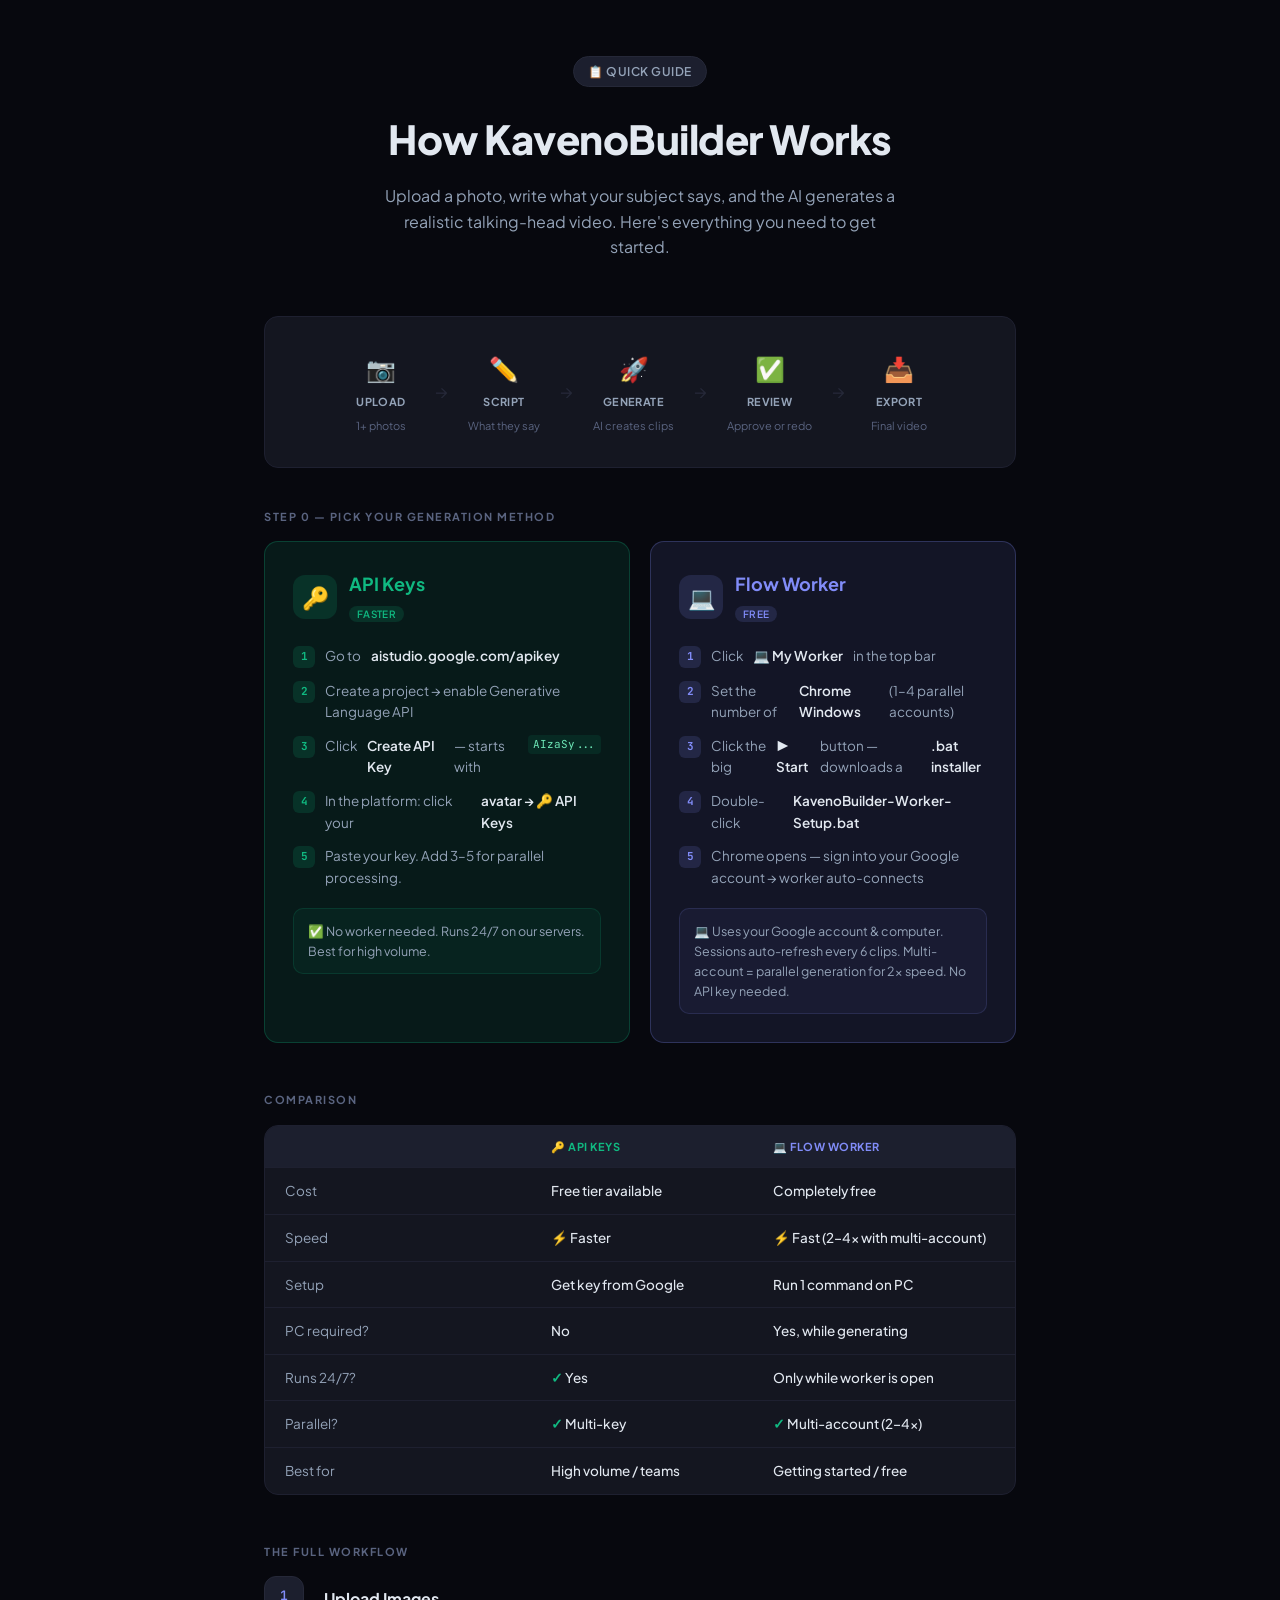
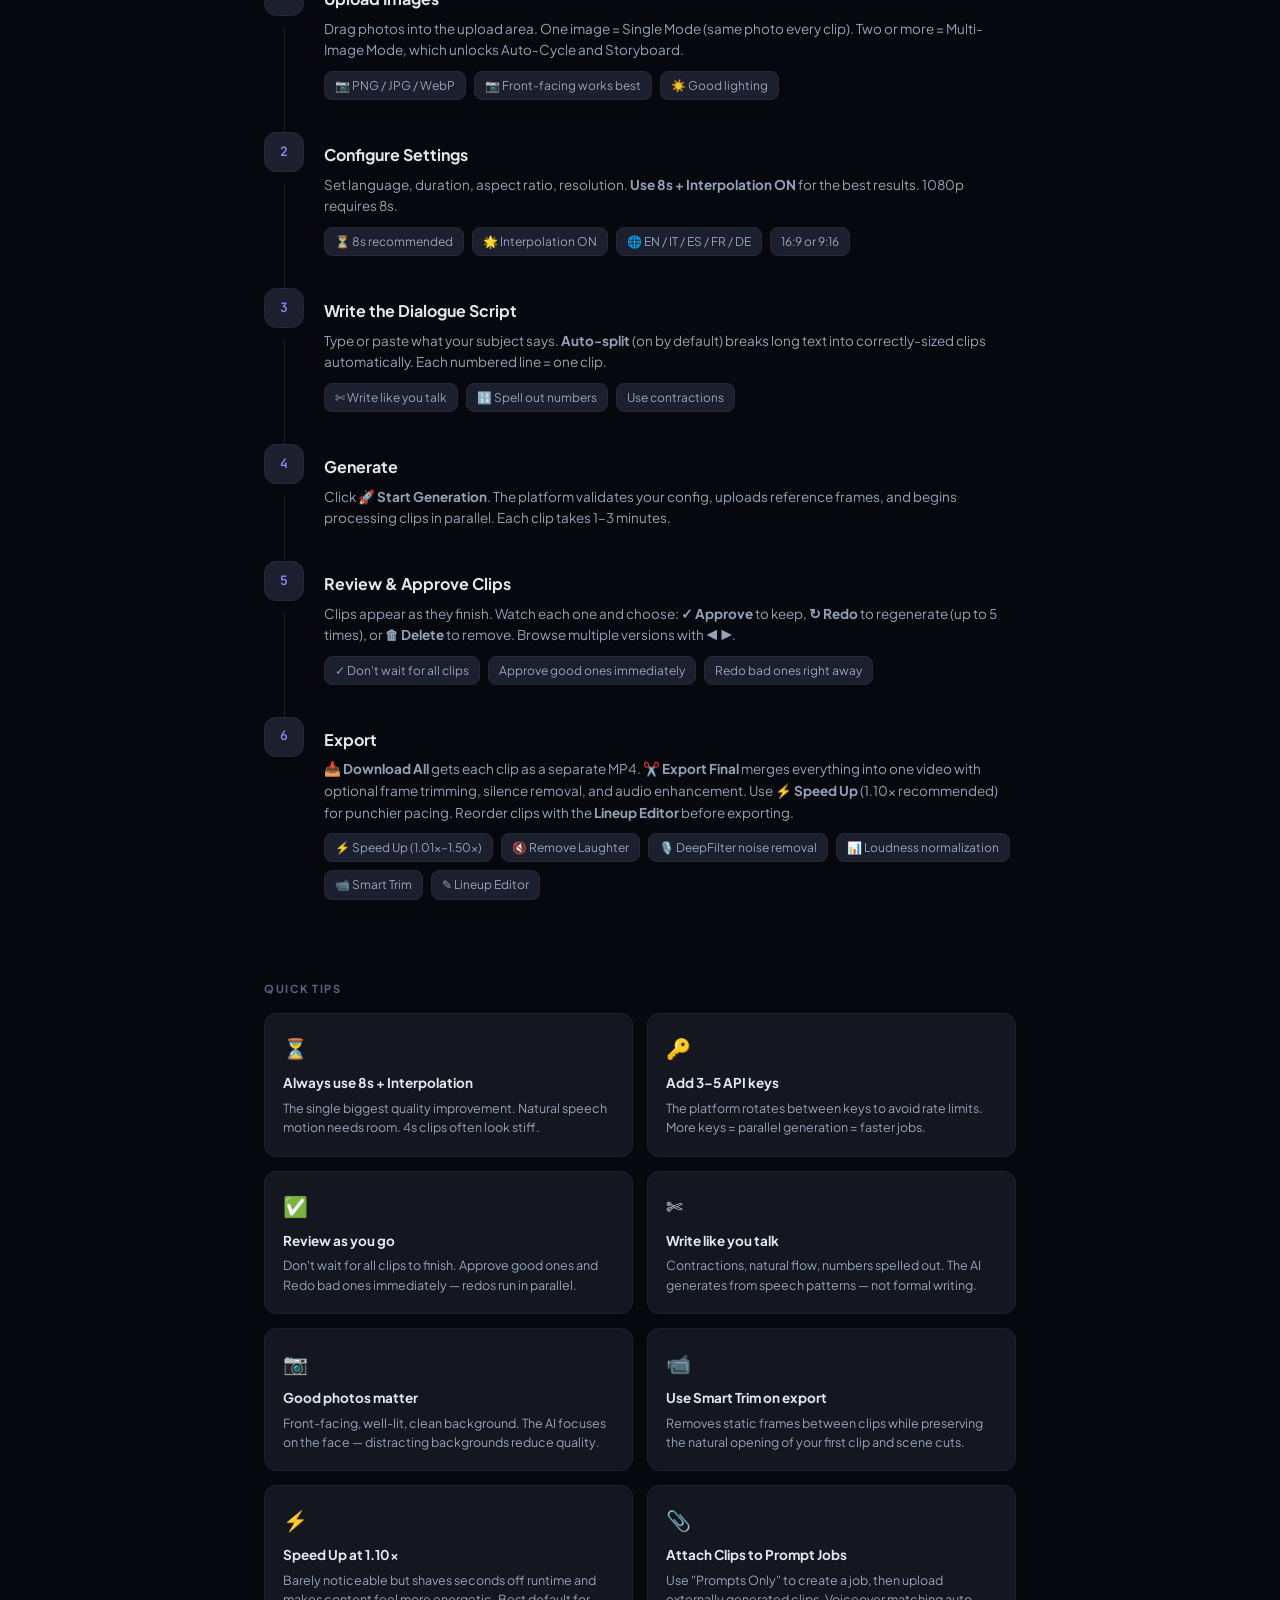
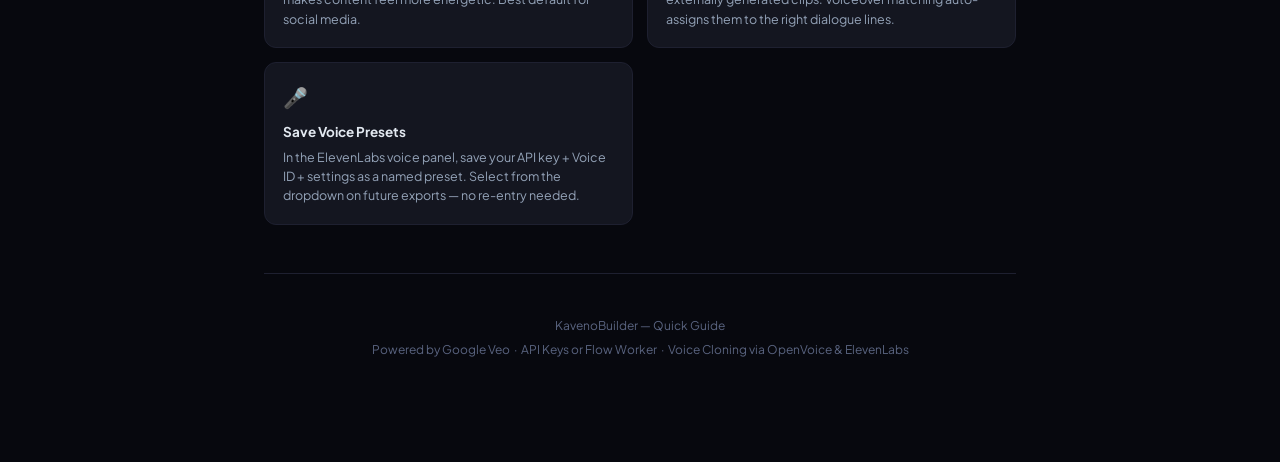
==== static/how-it-works.html @ c61ff8bd "v584: fix NameError 'image_data is not defined' in v581 product_image authoritative-binding block (w" ====
<!DOCTYPE html>
<html lang="en">
<head>
<meta charset="UTF-8">
<meta name="viewport" content="width=device-width, initial-scale=1">
<title>KavenoBuilder — How It Works</title>
<link href="https://fonts.googleapis.com/css2?family=Plus+Jakarta+Sans:wght@400;500;600;700;800&family=JetBrains+Mono:wght@400;500&display=swap" rel="stylesheet">
<style>
:root {
  --bg:#07080e;--surface:#0f1018;--card:#141620;--elevated:#1c1f2e;
  --border:#252838;--border2:#1e2030;
  --text:#e2e8f0;--text2:#94a3b8;--text3:#5a6480;
  --green:#10b981;--green-dim:rgba(16,185,129,0.1);--green-border:rgba(16,185,129,0.25);
  --purple:#818cf8;--purple-dim:rgba(129,140,248,0.1);--purple-border:rgba(129,140,248,0.25);
  --amber:#f59e0b;--amber-dim:rgba(245,158,11,0.1);
  --r:14px;
}
*{margin:0;padding:0;box-sizing:border-box;}
body{background:var(--bg);color:var(--text);font-family:'Plus Jakarta Sans',sans-serif;min-height:100vh;line-height:1.6;}

.page{max-width:800px;margin:0 auto;padding:56px 24px 100px;}

/* HERO */
.hero{text-align:center;margin-bottom:56px;}
.badge{display:inline-block;background:var(--elevated);border:1px solid var(--border);border-radius:99px;padding:5px 14px;font-size:12px;font-weight:600;color:var(--text2);letter-spacing:.5px;text-transform:uppercase;margin-bottom:20px;}
.hero h1{font-size:clamp(26px,5vw,40px);font-weight:800;margin-bottom:12px;letter-spacing:-.5px;}
.hero p{color:var(--text2);font-size:16px;max-width:520px;margin:0 auto;}

/* FLOW BAR */
.flow{display:flex;align-items:center;justify-content:center;gap:0;flex-wrap:wrap;margin:40px 0;padding:24px;background:var(--card);border:1px solid var(--border2);border-radius:var(--r);}
.flow-step{display:flex;flex-direction:column;align-items:center;gap:6px;padding:8px 16px;min-width:100px;}
.flow-step .ico{font-size:24px;}
.flow-step .lbl{font-size:11px;font-weight:700;color:var(--text2);letter-spacing:.4px;text-transform:uppercase;}
.flow-step .desc{font-size:11px;color:var(--text3);}
.flow-arrow{color:var(--border);font-size:18px;padding:0 4px;}

/* SECTION LABEL */
.section-label{font-size:11px;font-weight:700;letter-spacing:1.5px;text-transform:uppercase;color:var(--text3);margin:0 0 16px;}

/* METHOD CARDS */
.methods{display:grid;grid-template-columns:1fr 1fr;gap:20px;margin-bottom:48px;}
.method{border-radius:var(--r);padding:28px;position:relative;overflow:hidden;}
.method-a{background:var(--green-dim);border:1.5px solid var(--green-border);}
.method-b{background:var(--purple-dim);border:1.5px solid var(--purple-border);}

.method-header{display:flex;align-items:center;gap:12px;margin-bottom:20px;}
.method-icon{width:44px;height:44px;border-radius:12px;display:flex;align-items:center;justify-content:center;font-size:22px;flex-shrink:0;}
.method-a .method-icon{background:rgba(16,185,129,0.15);}
.method-b .method-icon{background:rgba(129,140,248,0.15);}
.method-name{font-size:18px;font-weight:700;}
.method-a .method-name{color:var(--green);}
.method-b .method-name{color:var(--purple);}
.method-tag{font-size:10px;font-weight:600;padding:2px 8px;border-radius:99px;letter-spacing:.3px;}
.method-a .method-tag{background:rgba(16,185,129,0.15);color:var(--green);}
.method-b .method-tag{background:rgba(129,140,248,0.15);color:var(--purple);}

.method-steps{list-style:none;counter-reset:ms;display:flex;flex-direction:column;gap:12px;}
.method-steps li{counter-increment:ms;display:flex;gap:10px;font-size:13.5px;color:var(--text2);align-items:flex-start;}
.method-steps li::before{content:counter(ms);flex-shrink:0;width:22px;height:22px;border-radius:6px;display:flex;align-items:center;justify-content:center;font-size:11px;font-weight:700;font-family:'JetBrains Mono',monospace;margin-top:1px;}
.method-a .method-steps li::before{background:rgba(16,185,129,0.15);color:var(--green);}
.method-b .method-steps li::before{background:rgba(129,140,248,0.15);color:var(--purple);}
.method-steps strong{color:var(--text);font-weight:600;}
.method-note{margin-top:20px;padding:12px 14px;border-radius:10px;font-size:12.5px;color:var(--text2);line-height:1.6;}
.method-a .method-note{background:rgba(16,185,129,0.06);border:1px solid rgba(16,185,129,0.15);}
.method-b .method-note{background:rgba(129,140,248,0.06);border:1px solid rgba(129,140,248,0.15);}

/* COMPARE TABLE */
.compare{background:var(--card);border:1px solid var(--border2);border-radius:var(--r);overflow:hidden;margin-bottom:48px;}
.compare-head{display:grid;grid-template-columns:1.2fr 1fr 1fr;background:var(--elevated);padding:12px 20px;font-size:11px;font-weight:700;letter-spacing:.5px;text-transform:uppercase;color:var(--text3);}
.compare-head .col-a{color:var(--green);}
.compare-head .col-b{color:var(--purple);}
.compare-row{display:grid;grid-template-columns:1.2fr 1fr 1fr;padding:12px 20px;border-top:1px solid var(--border2);font-size:13.5px;align-items:center;}
.compare-row:hover{background:rgba(255,255,255,0.02);}
.compare-row .label{color:var(--text2);}
.compare-row .col-a,.compare-row .col-b{font-weight:500;}
.check{color:var(--green);font-weight:700;}
.cross{color:var(--text3);}

/* WORKFLOW SECTION */
.workflow{margin-bottom:48px;}
.wf-steps{display:flex;flex-direction:column;gap:0;}
.wf-step{display:flex;gap:20px;position:relative;}
.wf-step:not(:last-child)::after{content:'';position:absolute;left:20px;top:52px;bottom:0;width:1px;background:var(--border2);}
.wf-num{width:40px;height:40px;border-radius:12px;background:var(--elevated);border:1px solid var(--border);display:flex;align-items:center;justify-content:center;font-family:'JetBrains Mono',monospace;font-size:13px;font-weight:600;color:var(--purple);flex-shrink:0;}
.wf-body{padding:10px 0 32px;}
.wf-body h3{font-size:16px;font-weight:700;margin-bottom:6px;}
.wf-body p{font-size:13.5px;color:var(--text2);line-height:1.6;}
.wf-body .sub{display:flex;flex-wrap:wrap;gap:8px;margin-top:10px;}
.wf-tag{display:inline-flex;align-items:center;gap:5px;background:var(--elevated);border:1px solid var(--border);border-radius:8px;padding:4px 10px;font-size:12px;color:var(--text2);}

/* TIPS */
.tips{display:grid;grid-template-columns:1fr 1fr;gap:14px;margin-bottom:48px;}
.tip{background:var(--card);border:1px solid var(--border2);border-radius:12px;padding:18px;}
.tip-icon{font-size:20px;margin-bottom:8px;}
.tip h4{font-size:13.5px;font-weight:700;margin-bottom:5px;color:var(--text);}
.tip p{font-size:12.5px;color:var(--text2);line-height:1.55;}

/* FOOTER */
.footer{text-align:center;padding-top:40px;border-top:1px solid var(--border2);color:var(--text3);font-size:12px;line-height:2;}

@media(max-width:620px){
  .methods{grid-template-columns:1fr;}
  .tips{grid-template-columns:1fr;}
  .compare-head,.compare-row{grid-template-columns:1fr 1fr;}
  .compare-head div:first-child,.compare-row .label{display:none;}
  .flow-step .desc{display:none;}
  .flow-arrow{display:none;}
}
</style>
</head>
<body>
<div class="page">

<!-- HERO -->
<div class="hero">
  <div class="badge">&#128203; Quick Guide</div>
  <h1>How KavenoBuilder Works</h1>
  <p>Upload a photo, write what your subject says, and the AI generates a realistic talking-head video. Here's everything you need to get started.</p>
</div>

<!-- FLOW BAR -->
<div class="flow">
  <div class="flow-step"><div class="ico">&#128247;</div><div class="lbl">Upload</div><div class="desc">1+ photos</div></div>
  <span class="flow-arrow">&#8594;</span>
  <div class="flow-step"><div class="ico">&#9999;&#65039;</div><div class="lbl">Script</div><div class="desc">What they say</div></div>
  <span class="flow-arrow">&#8594;</span>
  <div class="flow-step"><div class="ico">&#128640;</div><div class="lbl">Generate</div><div class="desc">AI creates clips</div></div>
  <span class="flow-arrow">&#8594;</span>
  <div class="flow-step"><div class="ico">&#9989;</div><div class="lbl">Review</div><div class="desc">Approve or redo</div></div>
  <span class="flow-arrow">&#8594;</span>
  <div class="flow-step"><div class="ico">&#128229;</div><div class="lbl">Export</div><div class="desc">Final video</div></div>
</div>

<!-- STEP 1: CHOOSE METHOD -->
<div class="section-label">Step 0 &mdash; Pick Your Generation Method</div>
<div class="methods">

  <div class="method method-a">
    <div class="method-header">
      <div class="method-icon">&#128273;</div>
      <div>
        <div class="method-name">API Keys</div>
        <span class="method-tag">FASTER</span>
      </div>
    </div>
    <ol class="method-steps">
      <li>Go to <strong>aistudio.google.com/apikey</strong></li>
      <li>Create a project &rarr; enable Generative Language API</li>
      <li>Click <strong>Create API Key</strong> &mdash; starts with <code style="font-family:'JetBrains Mono';font-size:11px;background:rgba(16,185,129,0.1);padding:1px 5px;border-radius:4px;color:#6ee7b7;">AIzaSy...</code></li>
      <li>In the platform: click your <strong>avatar &rarr; &#128273; API Keys</strong></li>
      <li>Paste your key. Add 3&ndash;5 for parallel processing.</li>
    </ol>
    <div class="method-note">&#9989; No worker needed. Runs 24/7 on our servers. Best for high volume.</div>
  </div>

  <div class="method method-b">
    <div class="method-header">
      <div class="method-icon">&#128187;</div>
      <div>
        <div class="method-name">Flow Worker</div>
        <span class="method-tag">FREE</span>
      </div>
    </div>
    <ol class="method-steps">
      <li>Click <strong>&#128187; My Worker</strong> in the top bar</li>
      <li>Set the number of <strong>Chrome Windows</strong> (1&ndash;4 parallel accounts)</li>
      <li>Click the big <strong>&#9654; Start</strong> button &mdash; downloads a <strong>.bat installer</strong></li>
      <li>Double-click <strong>KavenoBuilder-Worker-Setup.bat</strong></li>
      <li>Chrome opens &mdash; sign into your Google account &rarr; worker auto-connects</li>
    </ol>
    <div class="method-note">&#128187; Uses your Google account &amp; computer. Sessions auto-refresh every 6 clips. Multi-account = parallel generation for 2&times; speed. No API key needed.</div>
  </div>

</div>

<!-- COMPARISON TABLE -->
<div class="section-label">Comparison</div>
<div class="compare">
  <div class="compare-head">
    <div></div>
    <div class="col-a">&#128273; API Keys</div>
    <div class="col-b">&#128187; Flow Worker</div>
  </div>
  <div class="compare-row"><div class="label">Cost</div><div class="col-a">Free tier available</div><div class="col-b">Completely free</div></div>
  <div class="compare-row"><div class="label">Speed</div><div class="col-a">&#9889; Faster</div><div class="col-b">&#9889; Fast (2&ndash;4&times; with multi-account)</div></div>
  <div class="compare-row"><div class="label">Setup</div><div class="col-a">Get key from Google</div><div class="col-b">Run 1 command on PC</div></div>
  <div class="compare-row"><div class="label">PC required?</div><div class="col-a class=cross">No</div><div class="col-b">Yes, while generating</div></div>
  <div class="compare-row"><div class="label">Runs 24/7?</div><div class="col-a"><span class="check">&#10003;</span> Yes</div><div class="col-b">Only while worker is open</div></div>
  <div class="compare-row"><div class="label">Parallel?</div><div class="col-a"><span class="check">&#10003;</span> Multi-key</div><div class="col-b"><span class="check">&#10003;</span> Multi-account (2&ndash;4&times;)</div></div>
  <div class="compare-row"><div class="label">Best for</div><div class="col-a">High volume / teams</div><div class="col-b">Getting started / free</div></div>
</div>

<!-- WORKFLOW STEPS -->
<div class="section-label">The Full Workflow</div>
<div class="workflow">
  <div class="wf-steps">

    <div class="wf-step">
      <div class="wf-num">1</div>
      <div class="wf-body">
        <h3>Upload Images</h3>
        <p>Drag photos into the upload area. One image = Single Mode (same photo every clip). Two or more = Multi-Image Mode, which unlocks Auto-Cycle and Storyboard.</p>
        <div class="sub">
          <span class="wf-tag">&#128247; PNG / JPG / WebP</span>
          <span class="wf-tag">&#128247; Front-facing works best</span>
          <span class="wf-tag">&#9728;&#65039; Good lighting</span>
        </div>
      </div>
    </div>

    <div class="wf-step">
      <div class="wf-num">2</div>
      <div class="wf-body">
        <h3>Configure Settings</h3>
        <p>Set language, duration, aspect ratio, resolution. <strong>Use 8s + Interpolation ON</strong> for the best results. 1080p requires 8s.</p>
        <div class="sub">
          <span class="wf-tag">&#9203; 8s recommended</span>
          <span class="wf-tag">&#127775; Interpolation ON</span>
          <span class="wf-tag">&#127760; EN / IT / ES / FR / DE</span>
          <span class="wf-tag">16:9 or 9:16</span>
        </div>
      </div>
    </div>

    <div class="wf-step">
      <div class="wf-num">3</div>
      <div class="wf-body">
        <h3>Write the Dialogue Script</h3>
        <p>Type or paste what your subject says. <strong>Auto-split</strong> (on by default) breaks long text into correctly-sized clips automatically. Each numbered line = one clip.</p>
        <div class="sub">
          <span class="wf-tag">&#9988; Write like you talk</span>
          <span class="wf-tag">&#128290; Spell out numbers</span>
          <span class="wf-tag">Use contractions</span>
        </div>
      </div>
    </div>

    <div class="wf-step">
      <div class="wf-num">4</div>
      <div class="wf-body">
        <h3>Generate</h3>
        <p>Click <strong>&#128640; Start Generation</strong>. The platform validates your config, uploads reference frames, and begins processing clips in parallel. Each clip takes 1&ndash;3 minutes.</p>
      </div>
    </div>

    <div class="wf-step">
      <div class="wf-num">5</div>
      <div class="wf-body">
        <h3>Review &amp; Approve Clips</h3>
        <p>Clips appear as they finish. Watch each one and choose: <strong>&#10003; Approve</strong> to keep, <strong>&#8635; Redo</strong> to regenerate (up to 5 times), or <strong>&#128465; Delete</strong> to remove. Browse multiple versions with &#9664; &#9654;.</p>
        <div class="sub">
          <span class="wf-tag">&#10003; Don&apos;t wait for all clips</span>
          <span class="wf-tag">Approve good ones immediately</span>
          <span class="wf-tag">Redo bad ones right away</span>
        </div>
      </div>
    </div>

    <div class="wf-step">
      <div class="wf-num">6</div>
      <div class="wf-body">
        <h3>Export</h3>
        <p><strong>&#128229; Download All</strong> gets each clip as a separate MP4. <strong>&#9986;&#65039; Export Final</strong> merges everything into one video with optional frame trimming, silence removal, and audio enhancement. Use <strong>&#9889; Speed Up</strong> (1.10× recommended) for punchier pacing. Reorder clips with the <strong>Lineup Editor</strong> before exporting.</p>
        <div class="sub">
          <span class="wf-tag">&#9889; Speed Up (1.01×–1.50×)</span>
          <span class="wf-tag">&#128263; Remove Laughter</span>
          <span class="wf-tag">&#127897;&#65039; DeepFilter noise removal</span>
          <span class="wf-tag">&#128202; Loudness normalization</span>
          <span class="wf-tag">&#128249; Smart Trim</span>
          <span class="wf-tag">&#9998; Lineup Editor</span>
        </div>
      </div>
    </div>

  </div>
</div>

<!-- QUICK TIPS -->
<div class="section-label">Quick Tips</div>
<div class="tips">
  <div class="tip">
    <div class="tip-icon">&#9203;</div>
    <h4>Always use 8s + Interpolation</h4>
    <p>The single biggest quality improvement. Natural speech motion needs room. 4s clips often look stiff.</p>
  </div>
  <div class="tip">
    <div class="tip-icon">&#128273;</div>
    <h4>Add 3&ndash;5 API keys</h4>
    <p>The platform rotates between keys to avoid rate limits. More keys = parallel generation = faster jobs.</p>
  </div>
  <div class="tip">
    <div class="tip-icon">&#9989;</div>
    <h4>Review as you go</h4>
    <p>Don't wait for all clips to finish. Approve good ones and Redo bad ones immediately &mdash; redos run in parallel.</p>
  </div>
  <div class="tip">
    <div class="tip-icon">&#9988;</div>
    <h4>Write like you talk</h4>
    <p>Contractions, natural flow, numbers spelled out. The AI generates from speech patterns &mdash; not formal writing.</p>
  </div>
  <div class="tip">
    <div class="tip-icon">&#128247;</div>
    <h4>Good photos matter</h4>
    <p>Front-facing, well-lit, clean background. The AI focuses on the face &mdash; distracting backgrounds reduce quality.</p>
  </div>
  <div class="tip">
    <div class="tip-icon">&#128249;</div>
    <h4>Use Smart Trim on export</h4>
    <p>Removes static frames between clips while preserving the natural opening of your first clip and scene cuts.</p>
  </div>
  <div class="tip">
    <div class="tip-icon">&#9889;</div>
    <h4>Speed Up at 1.10×</h4>
    <p>Barely noticeable but shaves seconds off runtime and makes content feel more energetic. Best default for social media.</p>
  </div>
  <div class="tip">
    <div class="tip-icon">&#128206;</div>
    <h4>Attach Clips to Prompt Jobs</h4>
    <p>Use "Prompts Only" to create a job, then upload externally generated clips. Voiceover matching auto-assigns them to the right dialogue lines.</p>
  </div>
  <div class="tip">
    <div class="tip-icon">&#127908;</div>
    <h4>Save Voice Presets</h4>
    <p>In the ElevenLabs voice panel, save your API key + Voice ID + settings as a named preset. Select from the dropdown on future exports — no re-entry needed.</p>
  </div>
</div>

<!-- FOOTER -->
<div class="footer">
  <p>KavenoBuilder &mdash; Quick Guide</p>
  <p>Powered by Google Veo &nbsp;&middot;&nbsp; API Keys or Flow Worker &nbsp;&middot;&nbsp; Voice Cloning via OpenVoice &amp; ElevenLabs</p>
</div>

</div>
</body>
</html>
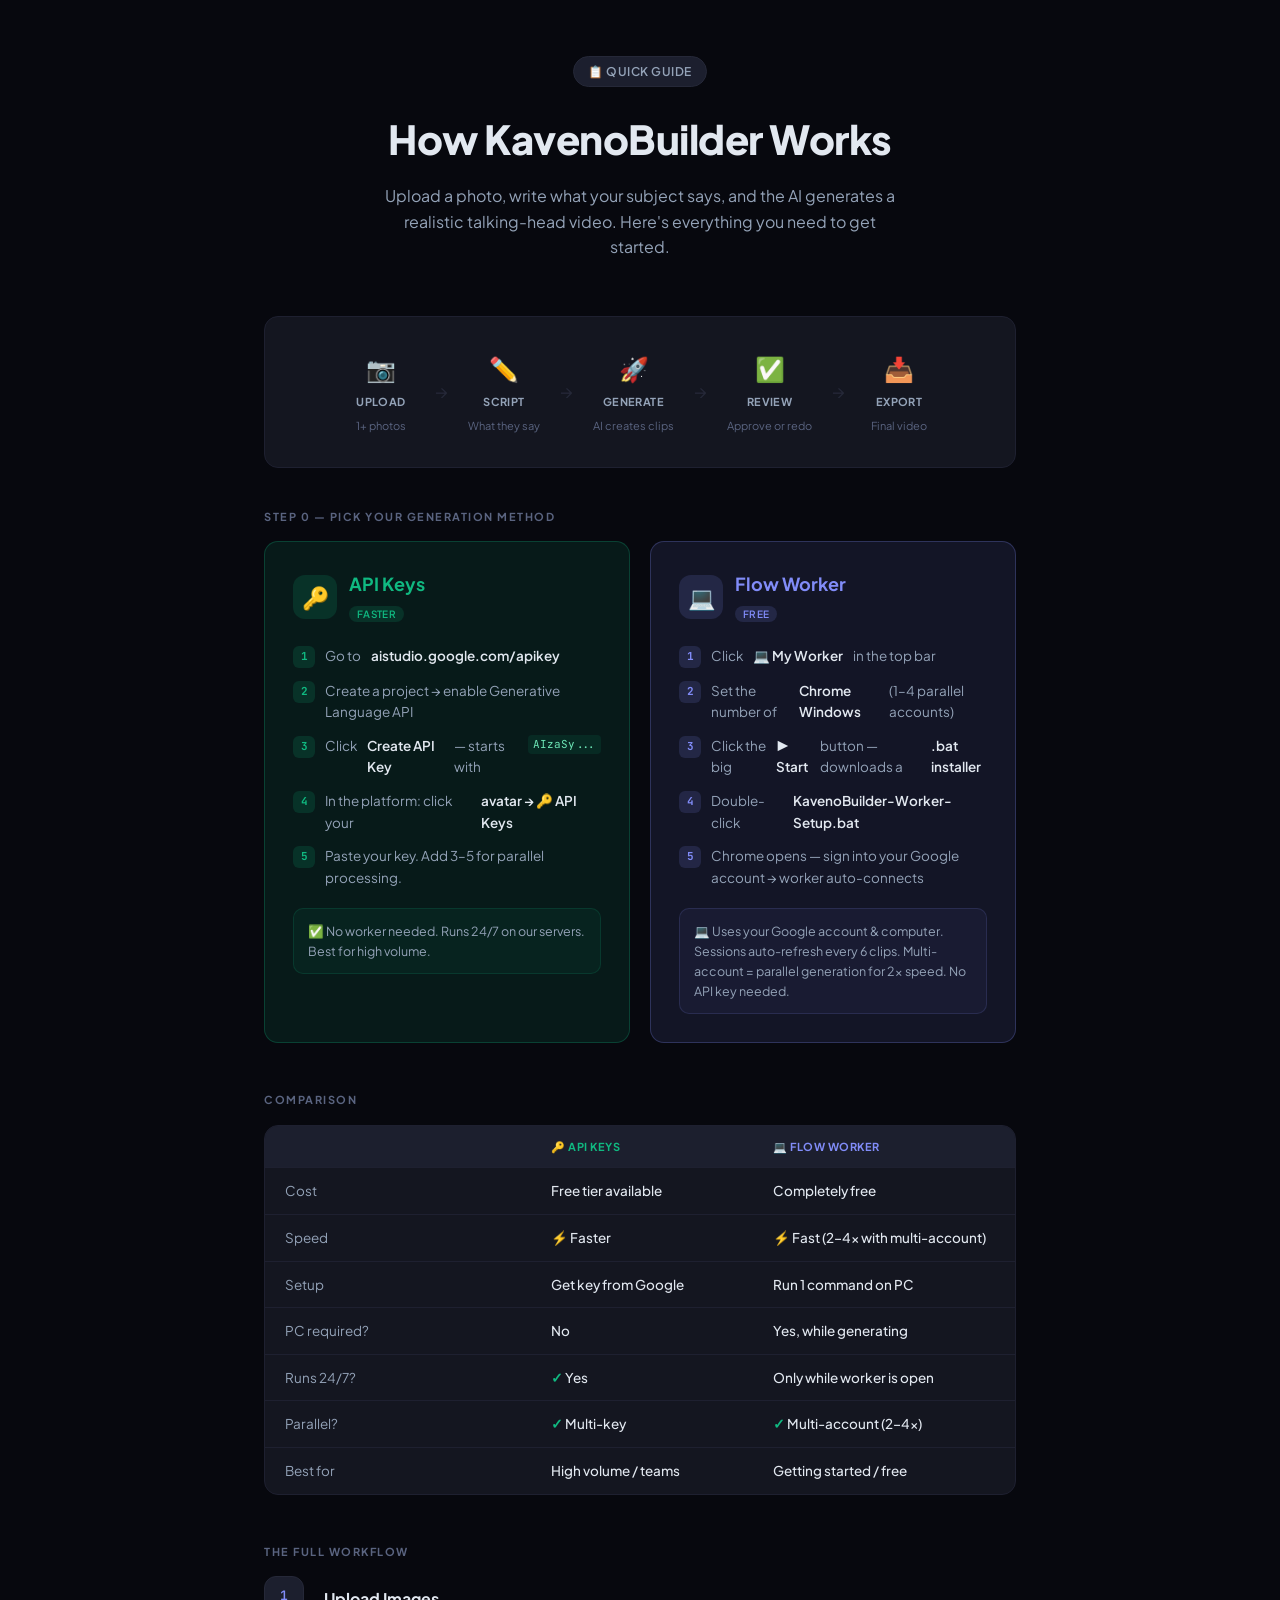
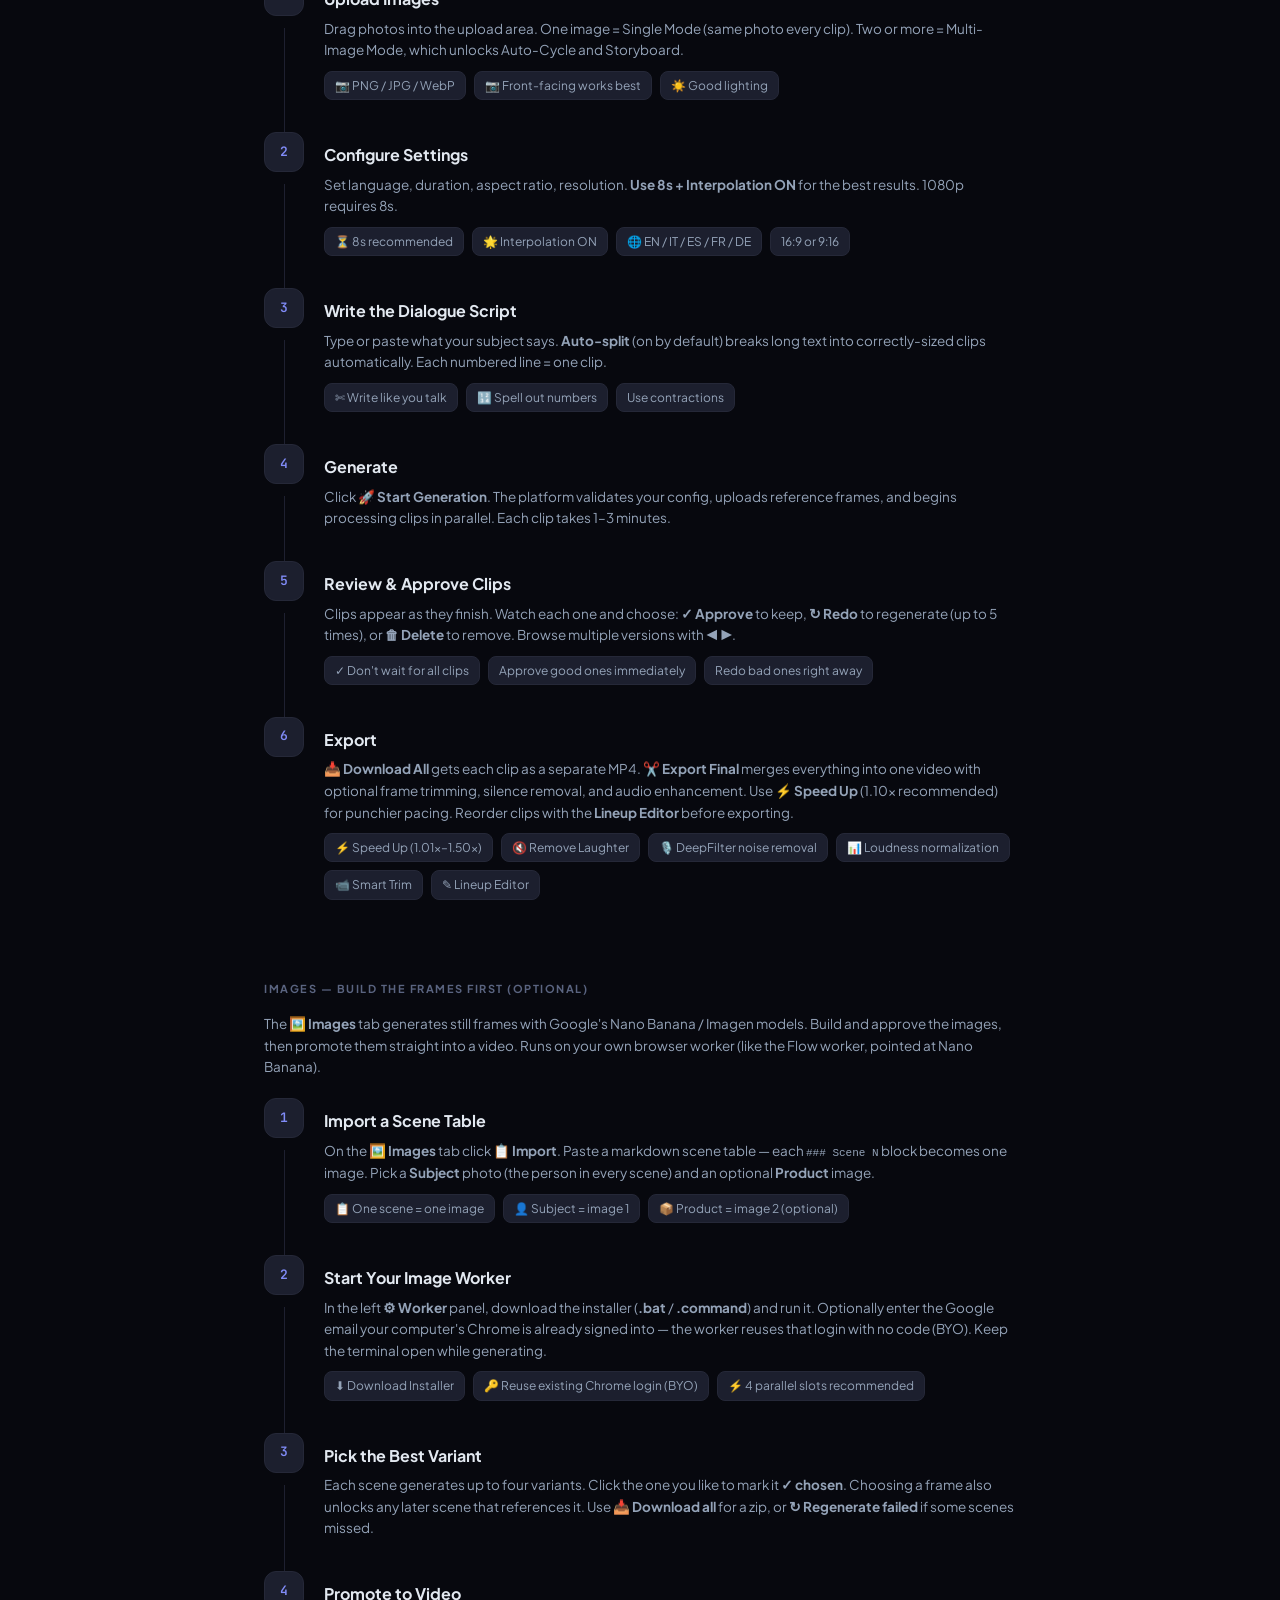
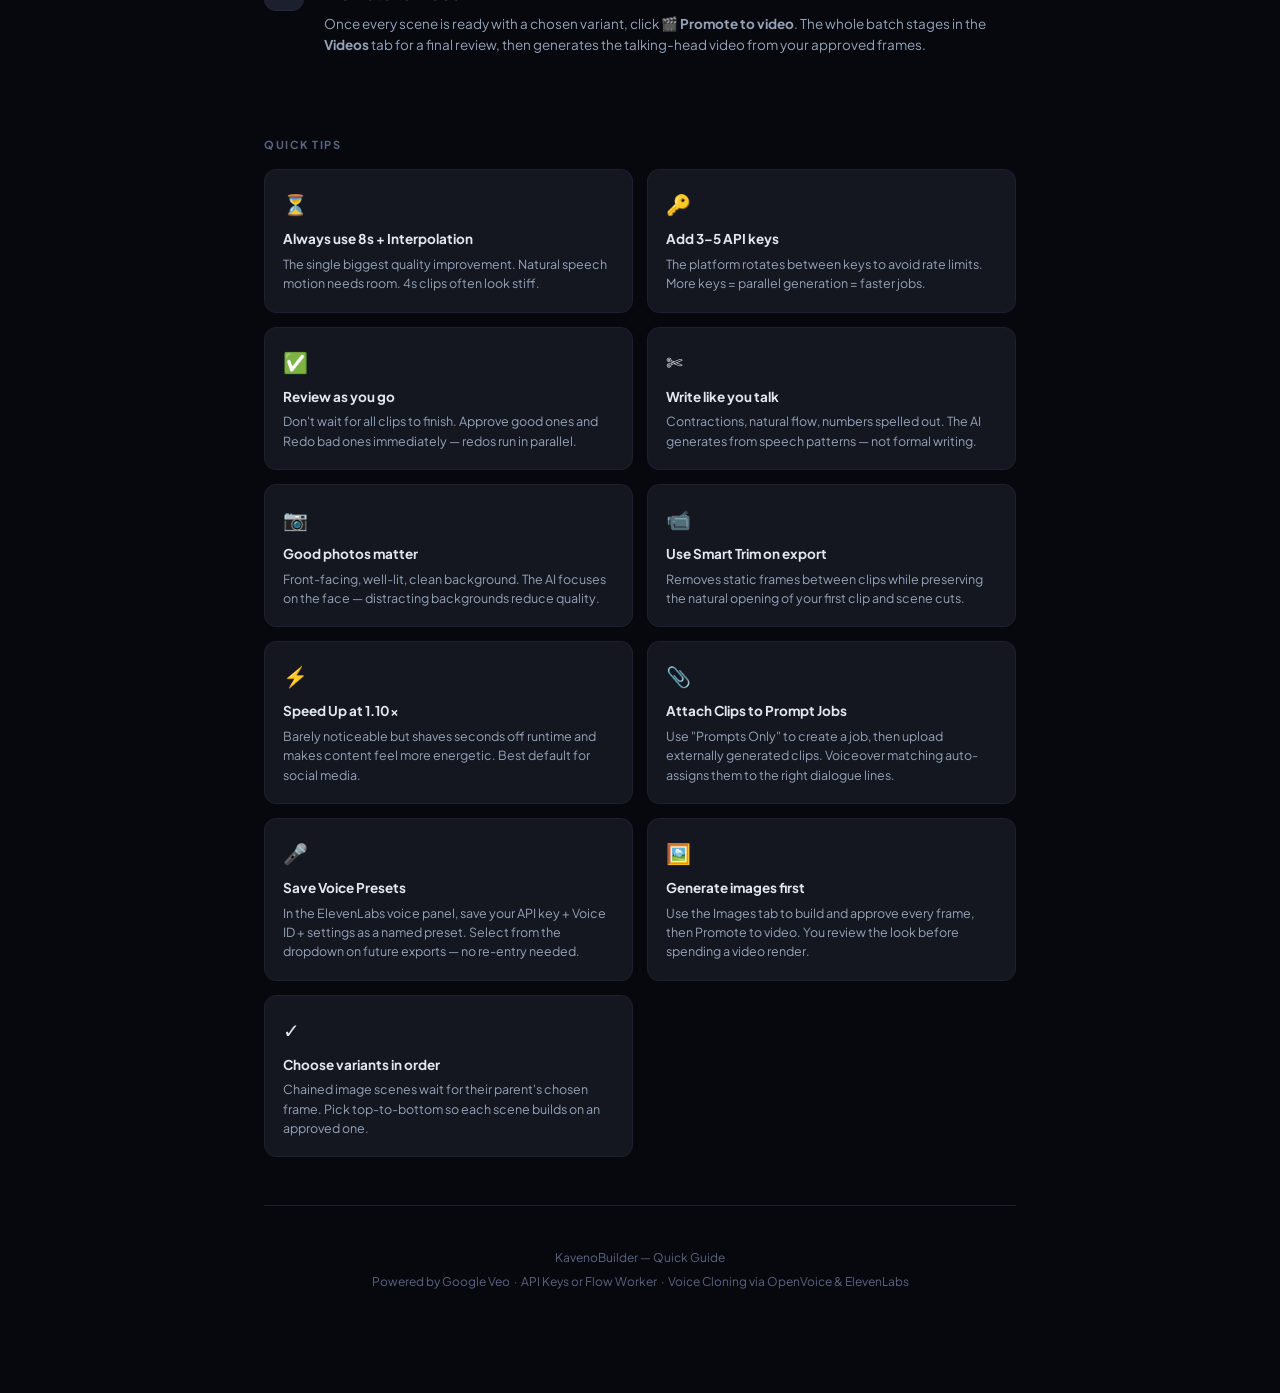
==== commit bad14535: "docs: add Image Generation tutorial coverage (main guide + quick guide + deep-link) tutorial.html: n" ====
--- a/static/how-it-works.html
+++ b/static/how-it-works.html
@@ -4,6 +4,8 @@
 <meta charset="UTF-8">
 <meta name="viewport" content="width=device-width, initial-scale=1">
 <title>KavenoBuilder — How It Works</title>
+<!-- v773.11.0: PostHog product analytics bootstrap. No-ops without POSTHOG_KEY. -->
+<script src="/static/posthog-bootstrap.js" defer></script>
 <link href="https://fonts.googleapis.com/css2?family=Plus+Jakarta+Sans:wght@400;500;600;700;800&family=JetBrains+Mono:wght@400;500&display=swap" rel="stylesheet">
 <style>
 :root {
@@ -275,6 +277,57 @@
   </div>
 </div>
 
+<!-- IMAGES QUICK-START -->
+<div class="section-label">Images &mdash; Build the Frames First (optional)</div>
+<div class="workflow">
+  <p style="color:var(--text2);font-size:13.5px;margin-bottom:20px;">The <strong>&#128444;&#65039; Images</strong> tab generates still frames with Google's Nano Banana / Imagen models. Build and approve the images, then promote them straight into a video. Runs on your own browser worker (like the Flow worker, pointed at Nano Banana).</p>
+  <div class="wf-steps">
+
+    <div class="wf-step">
+      <div class="wf-num">1</div>
+      <div class="wf-body">
+        <h3>Import a Scene Table</h3>
+        <p>On the <strong>&#128444;&#65039; Images</strong> tab click <strong>&#128203; Import</strong>. Paste a markdown scene table &mdash; each <code style="font-size:11px;">### Scene N</code> block becomes one image. Pick a <strong>Subject</strong> photo (the person in every scene) and an optional <strong>Product</strong> image.</p>
+        <div class="sub">
+          <span class="wf-tag">&#128203; One scene = one image</span>
+          <span class="wf-tag">&#128100; Subject = image 1</span>
+          <span class="wf-tag">&#128230; Product = image 2 (optional)</span>
+        </div>
+      </div>
+    </div>
+
+    <div class="wf-step">
+      <div class="wf-num">2</div>
+      <div class="wf-body">
+        <h3>Start Your Image Worker</h3>
+        <p>In the left <strong>&#9881; Worker</strong> panel, download the installer (<strong>.bat</strong> / <strong>.command</strong>) and run it. Optionally enter the Google email your computer's Chrome is already signed into &mdash; the worker reuses that login with no code (BYO). Keep the terminal open while generating.</p>
+        <div class="sub">
+          <span class="wf-tag">&#11015; Download Installer</span>
+          <span class="wf-tag">&#128273; Reuse existing Chrome login (BYO)</span>
+          <span class="wf-tag">&#9889; 4 parallel slots recommended</span>
+        </div>
+      </div>
+    </div>
+
+    <div class="wf-step">
+      <div class="wf-num">3</div>
+      <div class="wf-body">
+        <h3>Pick the Best Variant</h3>
+        <p>Each scene generates up to four variants. Click the one you like to mark it <strong>&#10003; chosen</strong>. Choosing a frame also unlocks any later scene that references it. Use <strong>&#128229; Download all</strong> for a zip, or <strong>&#8635; Regenerate failed</strong> if some scenes missed.</p>
+      </div>
+    </div>
+
+    <div class="wf-step">
+      <div class="wf-num">4</div>
+      <div class="wf-body">
+        <h3>Promote to Video</h3>
+        <p>Once every scene is ready with a chosen variant, click <strong>&#127916; Promote to video</strong>. The whole batch stages in the <strong>Videos</strong> tab for a final review, then generates the talking-head video from your approved frames.</p>
+      </div>
+    </div>
+
+  </div>
+</div>
+
 <!-- QUICK TIPS -->
 <div class="section-label">Quick Tips</div>
 <div class="tips">
@@ -322,6 +375,16 @@
     <div class="tip-icon">&#127908;</div>
     <h4>Save Voice Presets</h4>
     <p>In the ElevenLabs voice panel, save your API key + Voice ID + settings as a named preset. Select from the dropdown on future exports — no re-entry needed.</p>
+  </div>
+  <div class="tip">
+    <div class="tip-icon">&#128444;&#65039;</div>
+    <h4>Generate images first</h4>
+    <p>Use the Images tab to build and approve every frame, then Promote to video. You review the look before spending a video render.</p>
+  </div>
+  <div class="tip">
+    <div class="tip-icon">&#10003;</div>
+    <h4>Choose variants in order</h4>
+    <p>Chained image scenes wait for their parent's chosen frame. Pick top-to-bottom so each scene builds on an approved one.</p>
   </div>
 </div>
 
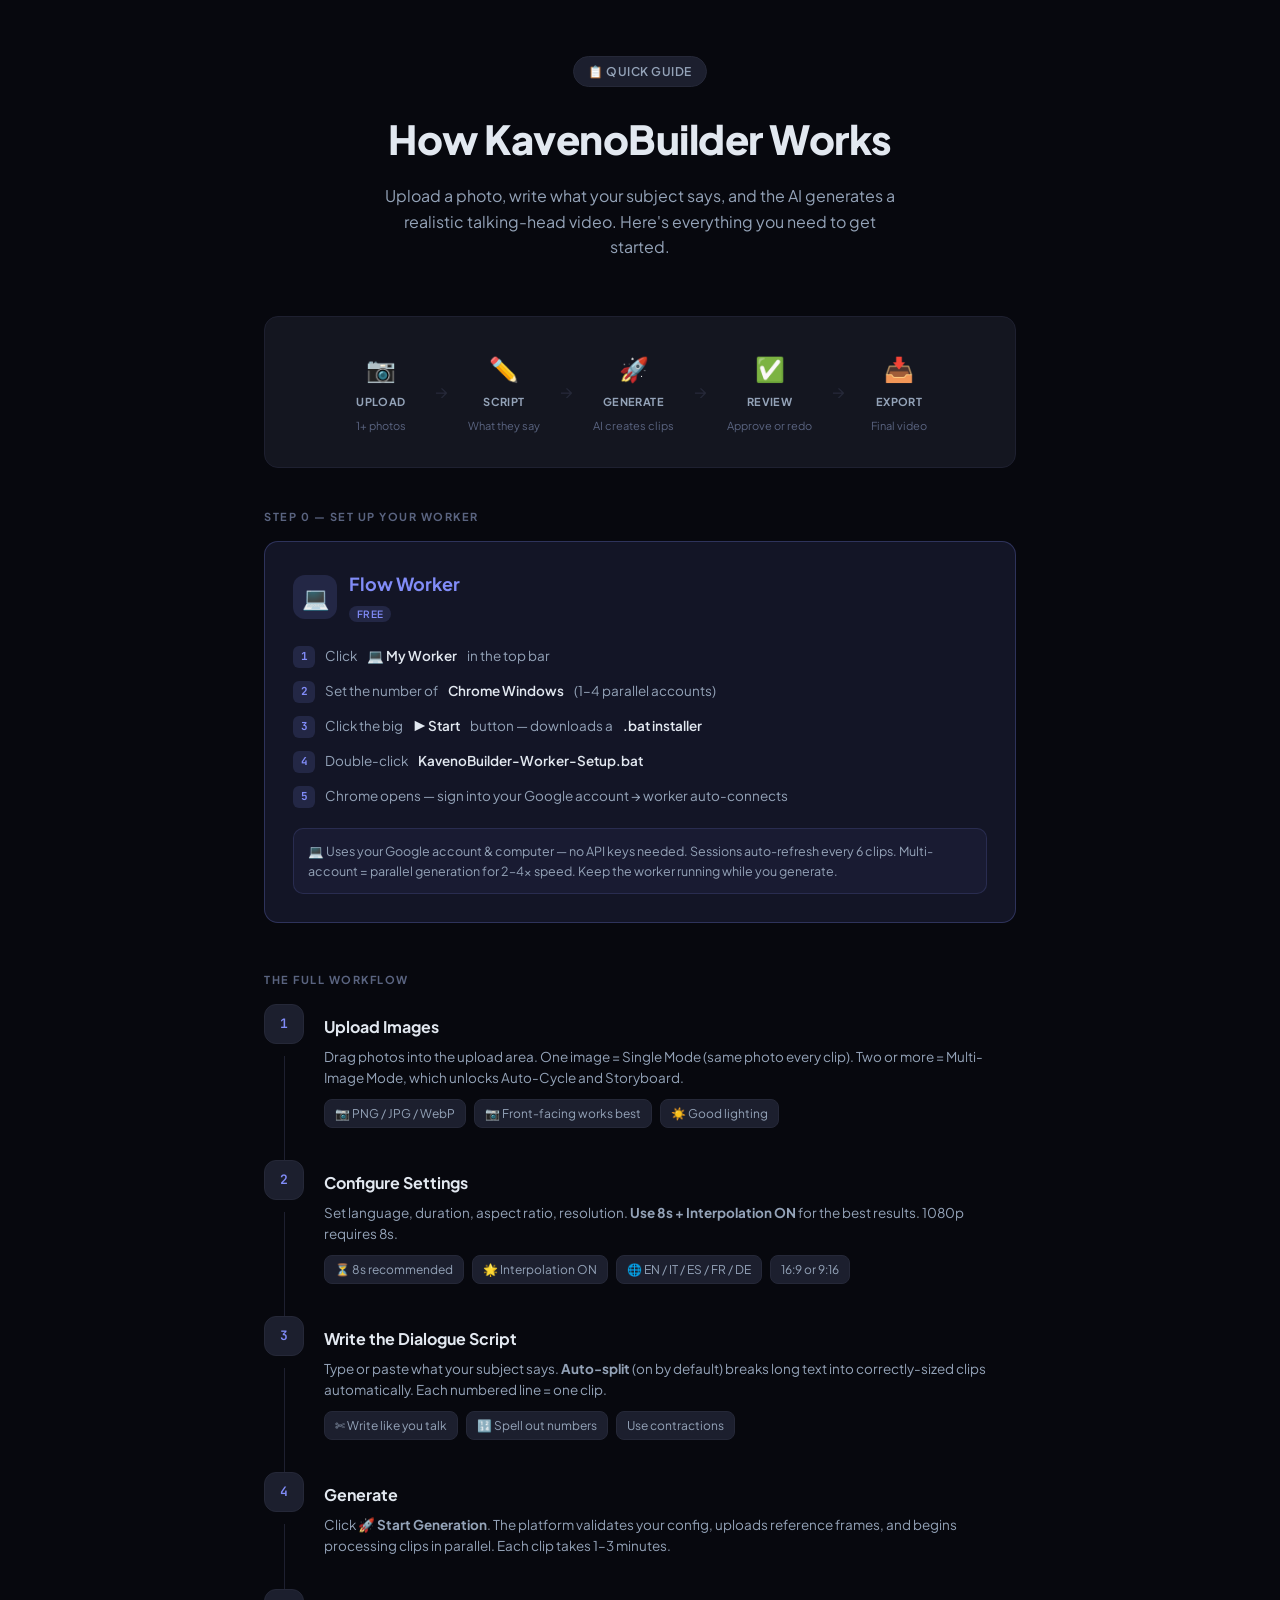
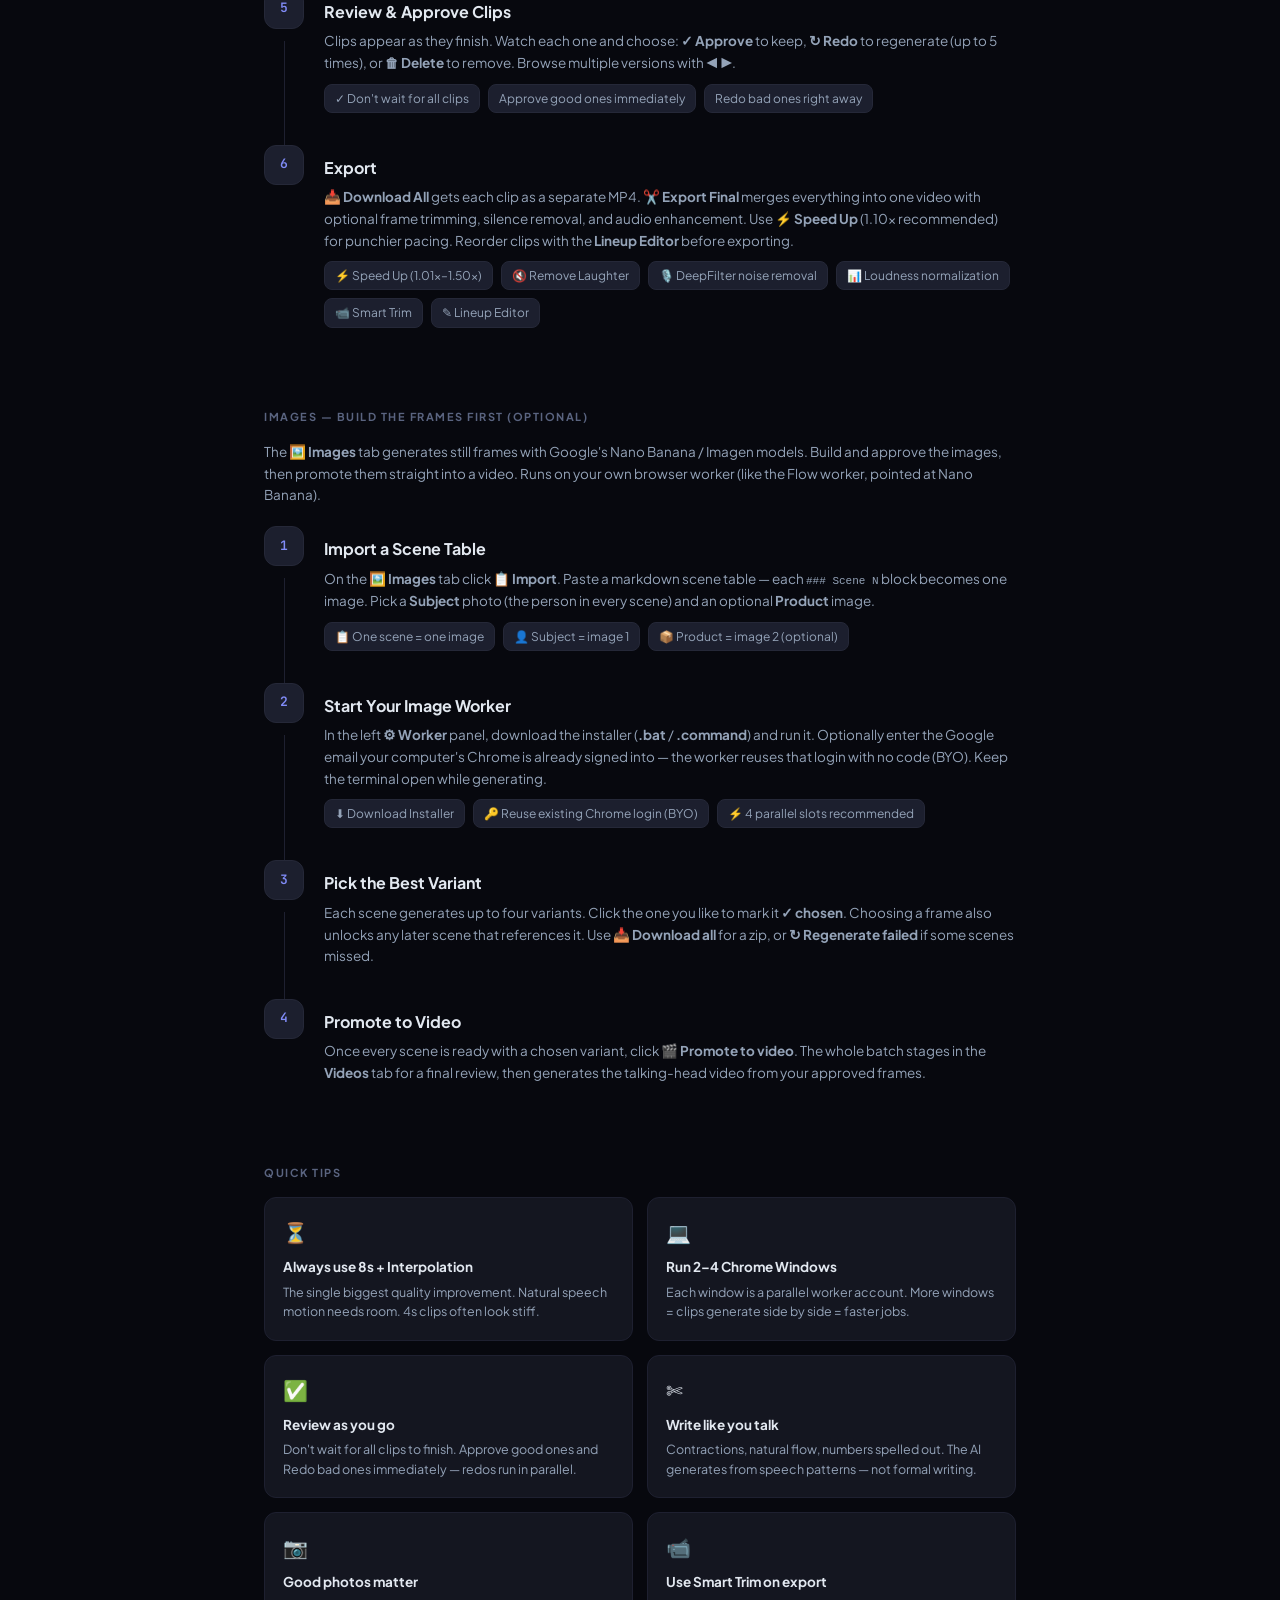
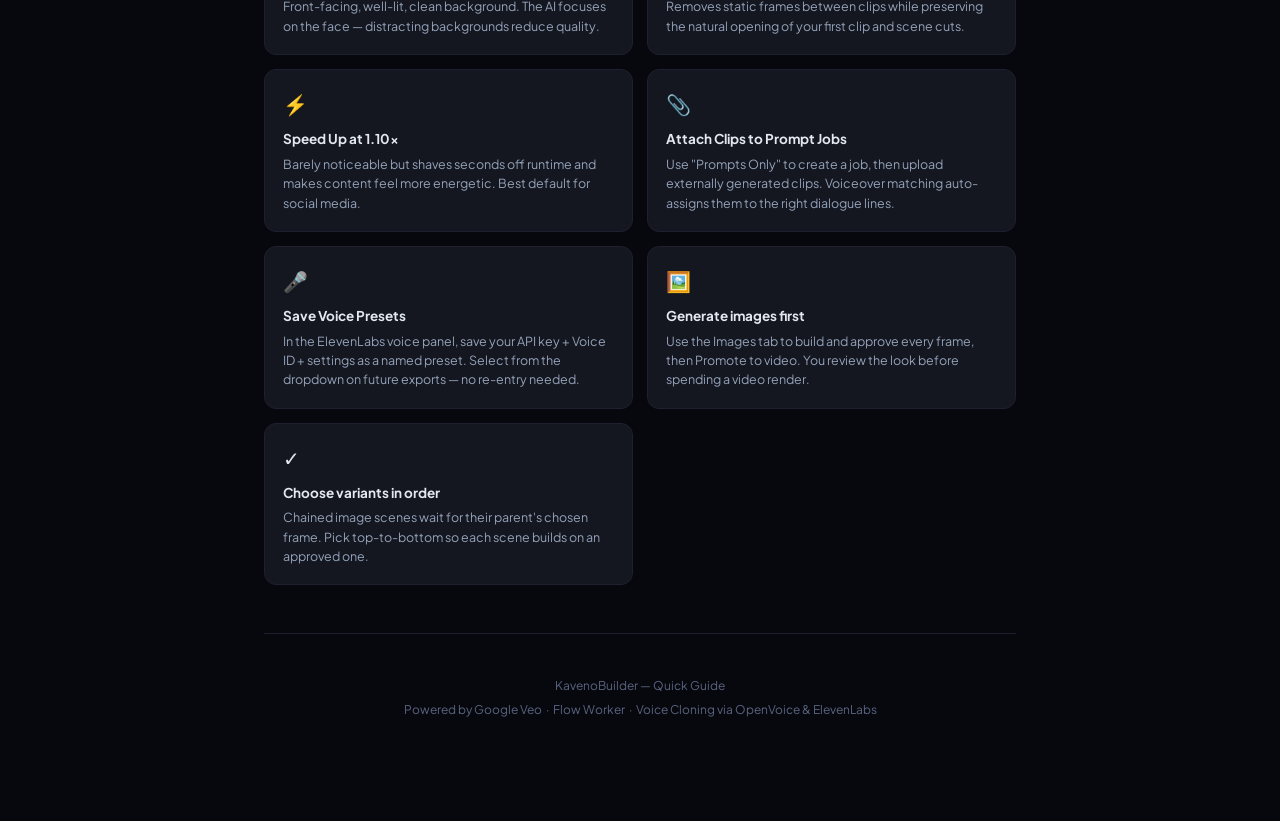
==== commit b21e8348: "feat: hide generation Method selector, make Flow the default + only method settings: Method toggle (" ====
--- a/static/how-it-works.html
+++ b/static/how-it-works.html
@@ -133,27 +133,9 @@
   <div class="flow-step"><div class="ico">&#128229;</div><div class="lbl">Export</div><div class="desc">Final video</div></div>
 </div>
 
-<!-- STEP 1: CHOOSE METHOD -->
-<div class="section-label">Step 0 &mdash; Pick Your Generation Method</div>
-<div class="methods">
-
-  <div class="method method-a">
-    <div class="method-header">
-      <div class="method-icon">&#128273;</div>
-      <div>
-        <div class="method-name">API Keys</div>
-        <span class="method-tag">FASTER</span>
-      </div>
-    </div>
-    <ol class="method-steps">
-      <li>Go to <strong>aistudio.google.com/apikey</strong></li>
-      <li>Create a project &rarr; enable Generative Language API</li>
-      <li>Click <strong>Create API Key</strong> &mdash; starts with <code style="font-family:'JetBrains Mono';font-size:11px;background:rgba(16,185,129,0.1);padding:1px 5px;border-radius:4px;color:#6ee7b7;">AIzaSy...</code></li>
-      <li>In the platform: click your <strong>avatar &rarr; &#128273; API Keys</strong></li>
-      <li>Paste your key. Add 3&ndash;5 for parallel processing.</li>
-    </ol>
-    <div class="method-note">&#9989; No worker needed. Runs 24/7 on our servers. Best for high volume.</div>
-  </div>
+<!-- STEP 0: SET UP WORKER -->
+<div class="section-label">Step 0 &mdash; Set Up Your Worker</div>
+<div class="methods" style="grid-template-columns:1fr;">
 
   <div class="method method-b">
     <div class="method-header">
@@ -170,26 +152,9 @@
       <li>Double-click <strong>KavenoBuilder-Worker-Setup.bat</strong></li>
       <li>Chrome opens &mdash; sign into your Google account &rarr; worker auto-connects</li>
     </ol>
-    <div class="method-note">&#128187; Uses your Google account &amp; computer. Sessions auto-refresh every 6 clips. Multi-account = parallel generation for 2&times; speed. No API key needed.</div>
-  </div>
-
-</div>
-
-<!-- COMPARISON TABLE -->
-<div class="section-label">Comparison</div>
-<div class="compare">
-  <div class="compare-head">
-    <div></div>
-    <div class="col-a">&#128273; API Keys</div>
-    <div class="col-b">&#128187; Flow Worker</div>
-  </div>
-  <div class="compare-row"><div class="label">Cost</div><div class="col-a">Free tier available</div><div class="col-b">Completely free</div></div>
-  <div class="compare-row"><div class="label">Speed</div><div class="col-a">&#9889; Faster</div><div class="col-b">&#9889; Fast (2&ndash;4&times; with multi-account)</div></div>
-  <div class="compare-row"><div class="label">Setup</div><div class="col-a">Get key from Google</div><div class="col-b">Run 1 command on PC</div></div>
-  <div class="compare-row"><div class="label">PC required?</div><div class="col-a class=cross">No</div><div class="col-b">Yes, while generating</div></div>
-  <div class="compare-row"><div class="label">Runs 24/7?</div><div class="col-a"><span class="check">&#10003;</span> Yes</div><div class="col-b">Only while worker is open</div></div>
-  <div class="compare-row"><div class="label">Parallel?</div><div class="col-a"><span class="check">&#10003;</span> Multi-key</div><div class="col-b"><span class="check">&#10003;</span> Multi-account (2&ndash;4&times;)</div></div>
-  <div class="compare-row"><div class="label">Best for</div><div class="col-a">High volume / teams</div><div class="col-b">Getting started / free</div></div>
+    <div class="method-note">&#128187; Uses your Google account &amp; computer &mdash; no API keys needed. Sessions auto-refresh every 6 clips. Multi-account = parallel generation for 2&ndash;4&times; speed. Keep the worker running while you generate.</div>
+  </div>
+
 </div>
 
 <!-- WORKFLOW STEPS -->
@@ -337,9 +302,9 @@
     <p>The single biggest quality improvement. Natural speech motion needs room. 4s clips often look stiff.</p>
   </div>
   <div class="tip">
-    <div class="tip-icon">&#128273;</div>
-    <h4>Add 3&ndash;5 API keys</h4>
-    <p>The platform rotates between keys to avoid rate limits. More keys = parallel generation = faster jobs.</p>
+    <div class="tip-icon">&#128187;</div>
+    <h4>Run 2&ndash;4 Chrome Windows</h4>
+    <p>Each window is a parallel worker account. More windows = clips generate side by side = faster jobs.</p>
   </div>
   <div class="tip">
     <div class="tip-icon">&#9989;</div>
@@ -391,7 +356,7 @@
 <!-- FOOTER -->
 <div class="footer">
   <p>KavenoBuilder &mdash; Quick Guide</p>
-  <p>Powered by Google Veo &nbsp;&middot;&nbsp; API Keys or Flow Worker &nbsp;&middot;&nbsp; Voice Cloning via OpenVoice &amp; ElevenLabs</p>
+  <p>Powered by Google Veo &nbsp;&middot;&nbsp; Flow Worker &nbsp;&middot;&nbsp; Voice Cloning via OpenVoice &amp; ElevenLabs</p>
 </div>
 
 </div>
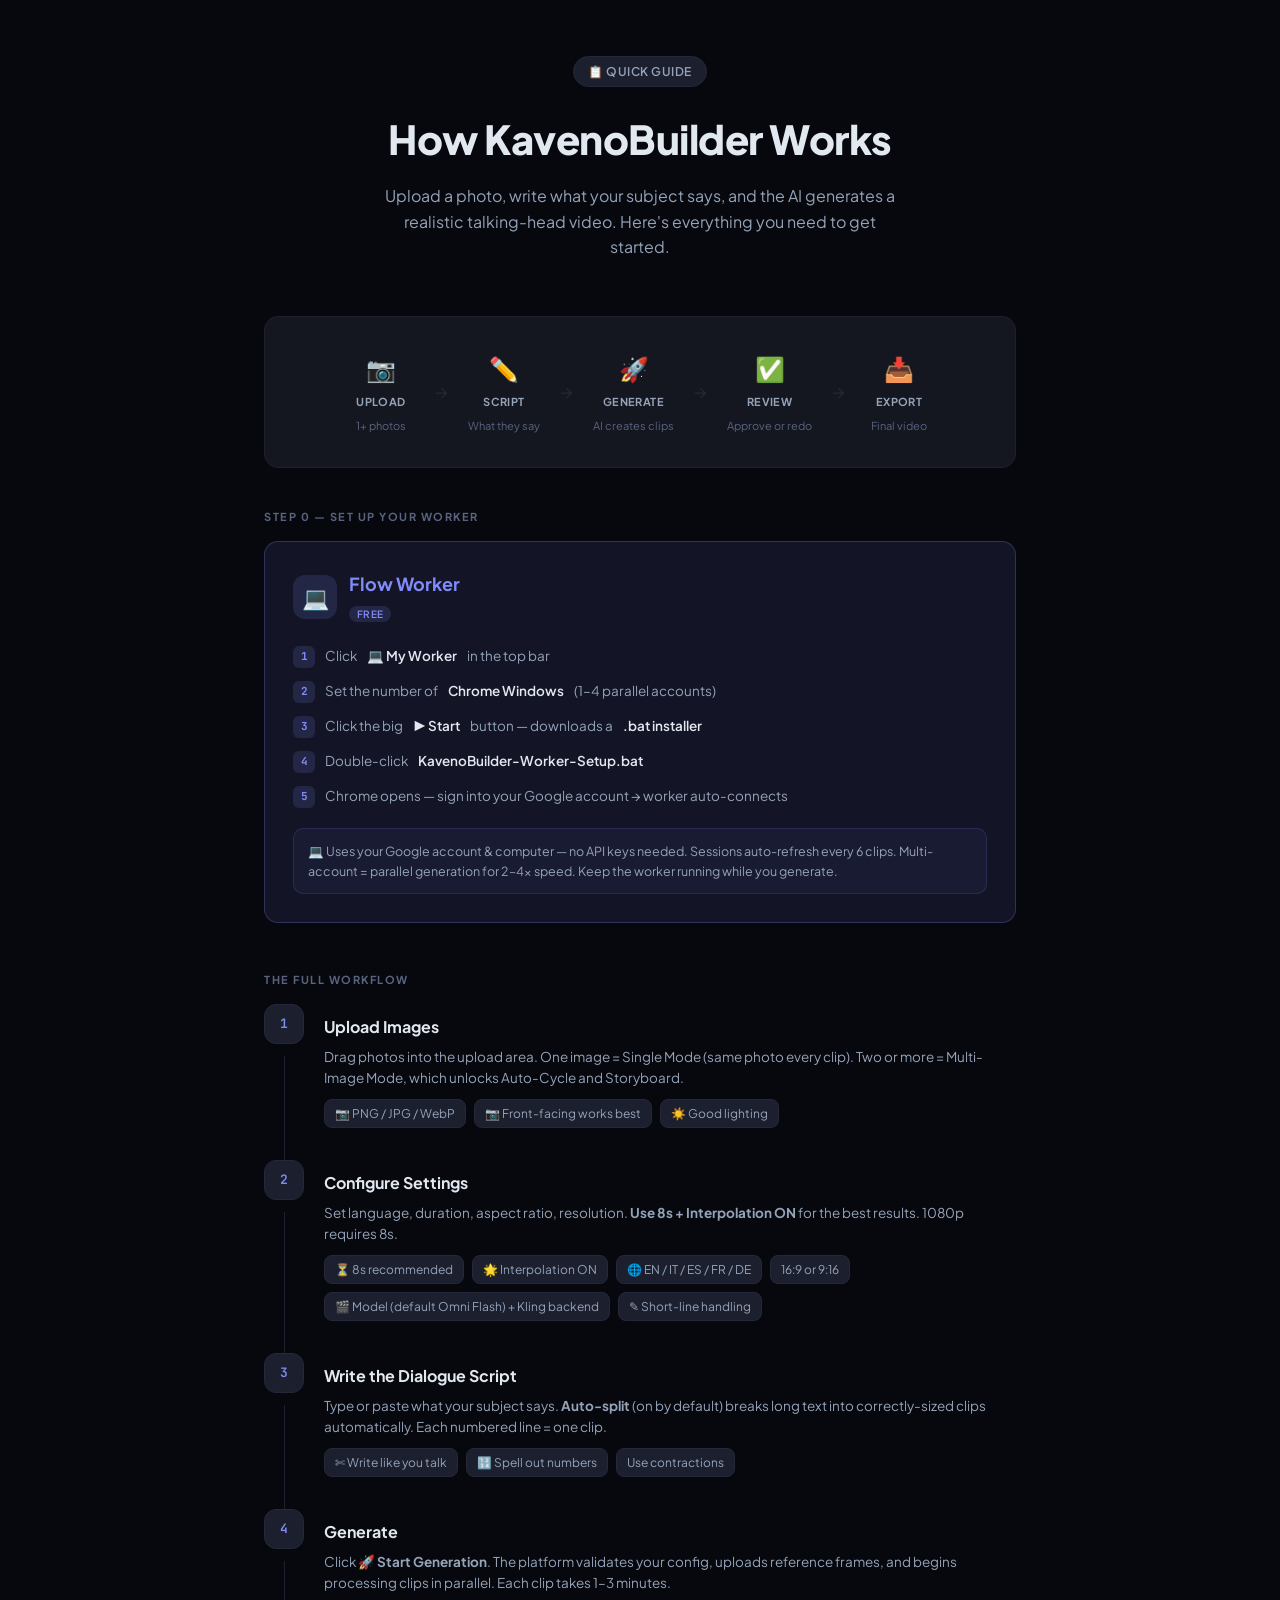
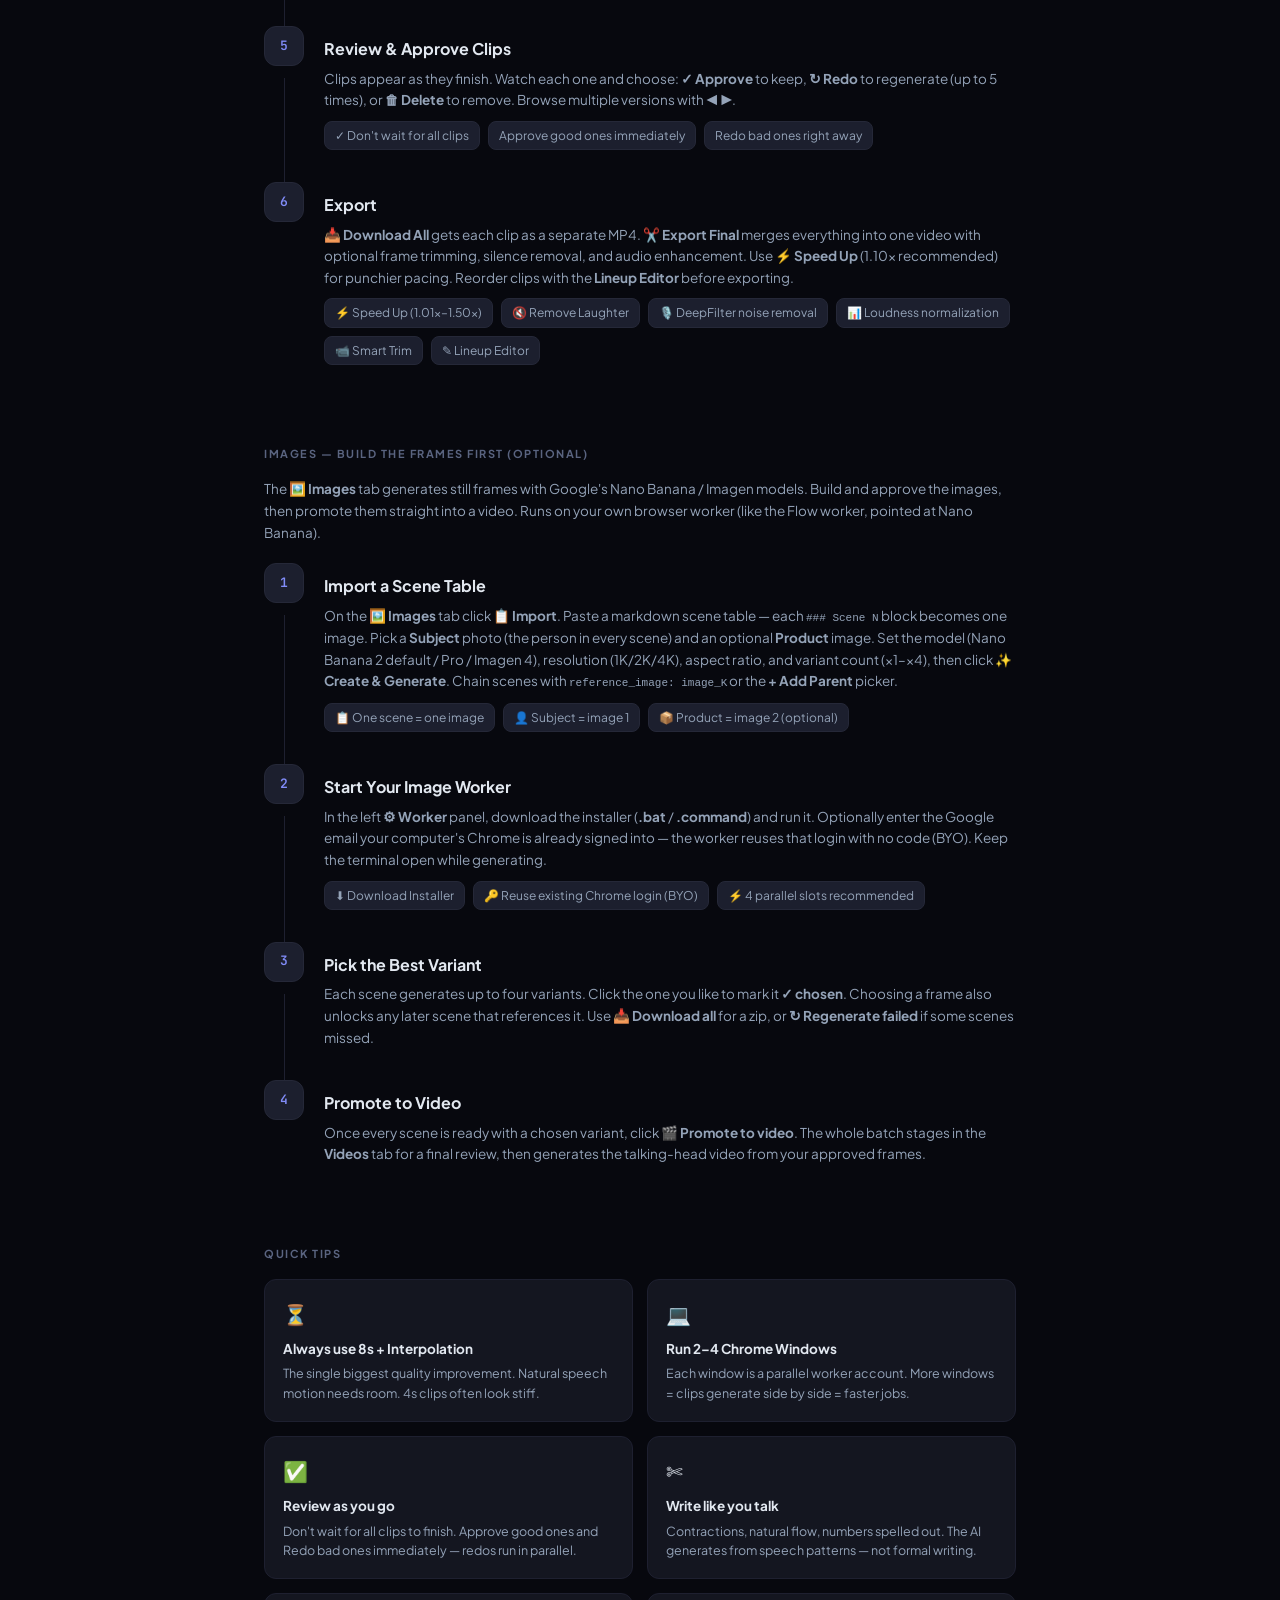
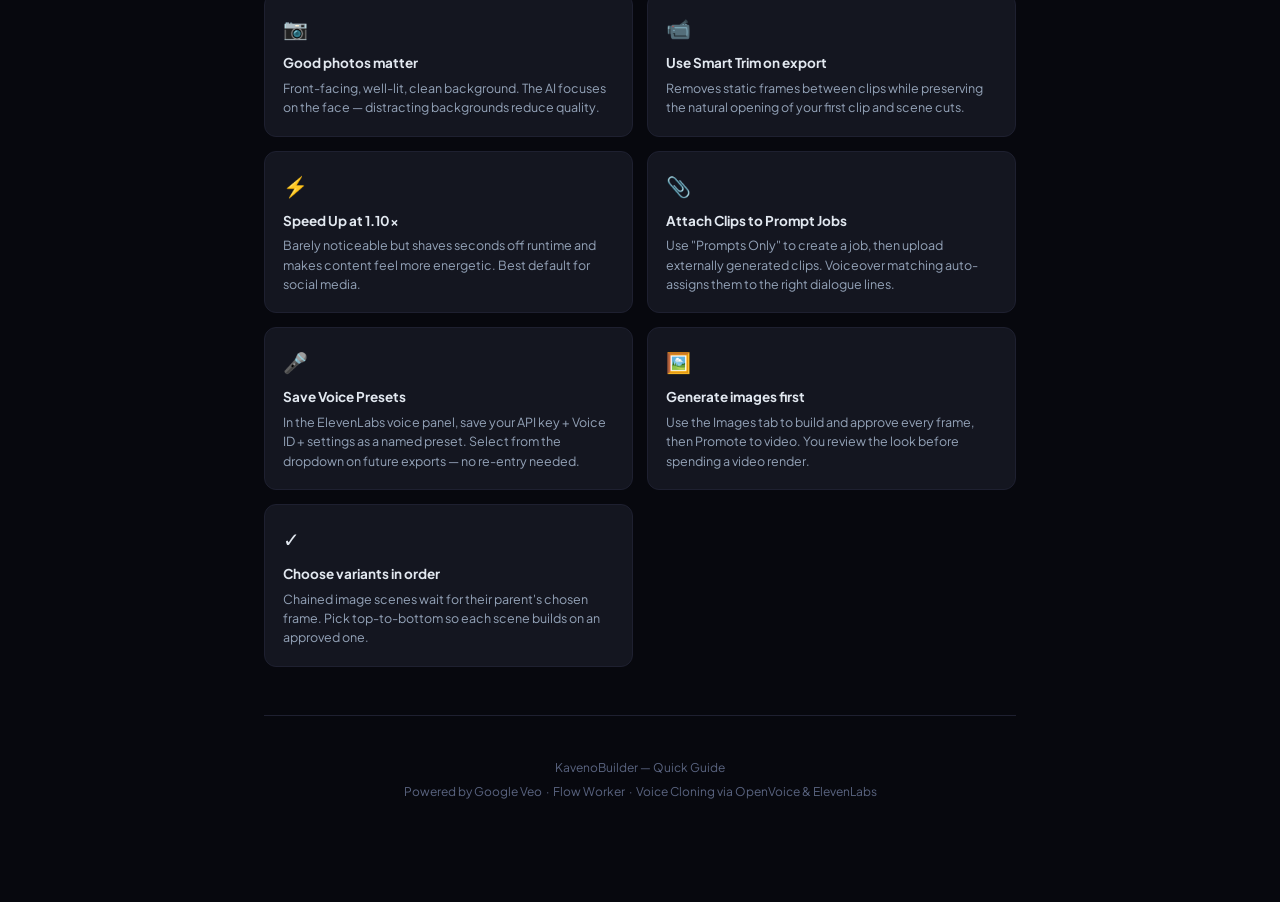
==== commit 68f4b492: "docs(quick-guide): mention Model/Kling settings + image model/res/variant + Add Parent" ====
--- a/static/how-it-works.html
+++ b/static/how-it-works.html
@@ -185,6 +185,8 @@
           <span class="wf-tag">&#127775; Interpolation ON</span>
           <span class="wf-tag">&#127760; EN / IT / ES / FR / DE</span>
           <span class="wf-tag">16:9 or 9:16</span>
+          <span class="wf-tag">&#127916; Model (default Omni Flash) + Kling backend</span>
+          <span class="wf-tag">&#9998; Short-line handling</span>
         </div>
       </div>
     </div>
@@ -252,7 +254,7 @@
       <div class="wf-num">1</div>
       <div class="wf-body">
         <h3>Import a Scene Table</h3>
-        <p>On the <strong>&#128444;&#65039; Images</strong> tab click <strong>&#128203; Import</strong>. Paste a markdown scene table &mdash; each <code style="font-size:11px;">### Scene N</code> block becomes one image. Pick a <strong>Subject</strong> photo (the person in every scene) and an optional <strong>Product</strong> image.</p>
+        <p>On the <strong>&#128444;&#65039; Images</strong> tab click <strong>&#128203; Import</strong>. Paste a markdown scene table &mdash; each <code style="font-size:11px;">### Scene N</code> block becomes one image. Pick a <strong>Subject</strong> photo (the person in every scene) and an optional <strong>Product</strong> image. Set the model (Nano Banana 2 default / Pro / Imagen 4), resolution (1K/2K/4K), aspect ratio, and variant count (&times;1&ndash;&times;4), then click <strong>&#10024; Create &amp; Generate</strong>. Chain scenes with <code style="font-size:11px;">reference_image: image_K</code> or the <strong>+ Add Parent</strong> picker.</p>
         <div class="sub">
           <span class="wf-tag">&#128203; One scene = one image</span>
           <span class="wf-tag">&#128100; Subject = image 1</span>
